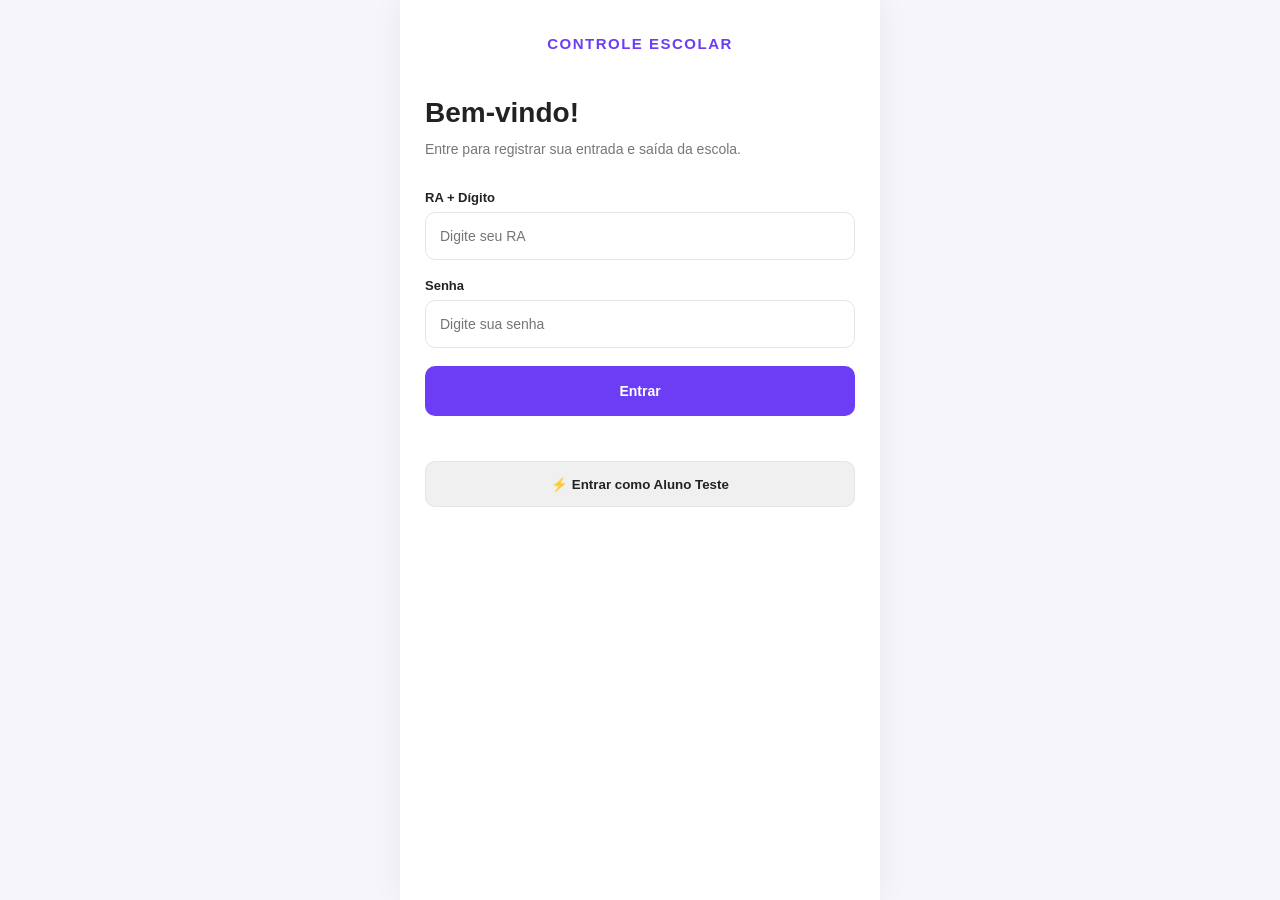
==== front-end/index.html @ c46ab222 "feat:historico de registro" ====
<!DOCTYPE html>
<html lang="pt-BR">
<head>
    <meta charset="UTF-8">
    <meta name="viewport" content="width=device-width, initial-scale=1.0">

    <title>Controle Escolar</title>

    <link rel="stylesheet" href="style.css">
</head>

<body>

    <main id="app">

        <section id="tela-login" class="tela">

            <div class="logo">
                CONTROLE ESCOLAR
            </div>

            <h1>Bem-vindo!</h1>

            <p class="subtitulo">
                Entre para registrar sua entrada e saída da escola.
            </p>

            <div class="campo">
                <label for="login-ra">RA + Dígito</label>
                <input
                    type="text"
                    id="login-ra"
                    placeholder="Digite seu RA"
                >
            </div>

            <div class="campo">
                <label for="login-senha">Senha</label>
                <input
                    type="password"
                    id="login-senha"
                    placeholder="Digite sua senha"
                >
            </div>

            <button id="btn-login" class="botao-principal">
                Entrar
            </button>

            <p id="mensagem-login" class="mensagem"></p>


            <!-- ADICIONE ESTE BOTÃO DE ATALHO -->
            <button id="btn-teste" class="botao-secundario" style="margin-top: 10px; background-color: #f0f0f0;">
                ⚡ Entrar como Aluno Teste
            </button>

            <p id="mensagem-login" class="mensagem"></p>
            

        </section>


        <section id="tela-cadastro" class="tela escondida">

            <div class="logo">
                CONTROLE ESCOLAR
            </div>

            <h1>Primeiro acesso</h1>

            <p class="subtitulo">
                Cadastre seus dados para utilizar o sistema.
            </p>

            <div class="campo">
                <label for="cadastro-nome">Nome completo</label>
                <input
                    type="text"
                    id="cadastro-nome"
                    placeholder="Digite seu nome"
                >
            </div>

            <div class="campo">
                <label for="cadastro-email">E-mail</label>
                <input
                    type="email"
                    id="cadastro-email"
                    placeholder="Digite seu e-mail"
                >
            </div>

            <div class="campo">
                <label for="cadastro-ra">RA + Dígito</label>
                <input
                    type="text"
                    id="cadastro-ra"
                    placeholder="Digite seu RA"
                >
            </div>

            <div class="campo">
                <label for="cadastro-senha">Nova senha</label>
                <input
                    type="password"
                    id="cadastro-senha"
                    placeholder="Crie uma senha"
                >
            </div>


            <h2>Responsável</h2>

            <div class="campo">
                <label for="responsavel-nome">Nome do responsável</label>
                <input
                    type="text"
                    id="responsavel-nome"
                    placeholder="Nome completo"
                >
            </div>

            <div class="campo">
                <label for="responsavel-telefone">Telefone</label>
                <input
                    type="tel"
                    id="responsavel-telefone"
                    placeholder="(00) 00000-0000"
                >
            </div>

            <div class="campo">
                <label for="responsavel-email">E-mail</label>
                <input
                    type="email"
                    id="responsavel-email"
                    placeholder="E-mail do responsável"
                >
            </div>


            <button id="btn-cadastrar" class="botao-principal">
                Continuar para cadastro facial
            </button>

            <p id="mensagem-cadastro" class="mensagem"></p>

        </section>


        <section id="tela-facial" class="tela escondida">

            <div class="logo">
                CONTROLE ESCOLAR
            </div>

            <h1>Cadastro facial</h1>

            <p class="subtitulo">
                Agora precisamos cadastrar seu rosto.
            </p>

          <div class="camera-area">
          <video id="camera" autoplay playsinline></video>
          </div>

            <p>
                Posicione seu rosto dentro da área indicada.
            </p>

            <button id="btn-cadastrar-facial" class="botao-principal">
                Cadastrar meu rosto
            </button>
            <canvas id="canvas-rosto"></canvas>

            <p id="mensagem-facial" class="mensagem"></p>

        </section>


        <section id="tela-principal" class="tela escondida">

            <div class="topo">
                <div>
                    <p class="pequeno">Olá,</p>
                    <h1 id="nome-aluno">Aluno</h1>
                </div>
            </div>


            <div class="status-card">

                <h2>Status de hoje</h2>

                <div class="registro">
                    <span>Entrada</span>
                    <strong id="status-entrada">
                        Ainda não registrada
                    </strong>
                </div>

                <div class="registro">
                    <span>Saída</span>
                    <strong id="status-saida">
                        Ainda não registrada
                    </strong>
                </div>

            </div>


            <div class="acoes">

                <button
                    id="btn-entrada"
                    class="botao-acao entrada"
                >
                    📍 Registrar entrada
                </button>

                <button
                    id="btn-saida"
                    class="botao-acao saida"
                >
                    🚪 Registrar saída
                </button>

            </div>


            <div class="ultimo-registro">

                <h2>Histórico de registros</h2>

                <div id="lista-historico">
                    <p>Nenhum registro realizado.</p>
                </div>

            </div>

            <button id="btn-sair" class="botao-secundario">
                Sair
            </button>

            <p id="mensagem-principal" class="mensagem"></p>

        </section>

    </main>

    <script src="script.js"></script>

</body>
</html>
---- front-end/style.css ----
* {
    margin: 0;
    padding: 0;
    box-sizing: border-box;
}

:root {
    --primary: #6c3df5;
    --primary-dark: #5128c7;
    --background: #f5f5fa;
    --white: #ffffff;
    --text: #222222;
    --subtext: #777777;
    --border: #e5e5e5;
    --success: #22a06b;
    --danger: #e5484d;
}

body {
    font-family: Arial, Helvetica, sans-serif;
    background: var(--background);
    color: var(--text);
    min-height: 100vh;
}

#app {
    width: 100%;
    min-height: 100vh;
}

.tela {
    width: 100%;
    max-width: 480px;
    min-height: 100vh;
    margin: 0 auto;
    padding: 35px 25px;
    background: var(--white);
}

.escondida {
    display: none;
}

/* LOGO */

.logo {
    text-align: center;
    color: var(--primary);
    font-size: 15px;
    font-weight: 800;
    letter-spacing: 1.5px;
    margin-bottom: 45px;
}

/* TEXTOS */

h1 {
    font-size: 28px;
    margin-bottom: 10px;
}

h2 {
    font-size: 18px;
    margin-bottom: 18px;
}

.subtitulo {
    color: var(--subtext);
    font-size: 14px;
    line-height: 1.5;
    margin-bottom: 30px;
}

.pequeno {
    color: var(--subtext);
    font-size: 14px;
    margin-bottom: 3px;
}

/* CAMPOS */

.campo {
    margin-bottom: 18px;
}

.campo label {
    display: block;
    font-size: 13px;
    font-weight: 700;
    margin-bottom: 7px;
}

.campo input {
    width: 100%;
    height: 48px;
    padding: 0 14px;
    border: 1px solid var(--border);
    border-radius: 10px;
    outline: none;
    font-size: 14px;
    transition: 0.2s;
}

.campo input:focus {
    border-color: var(--primary);
    box-shadow: 0 0 0 3px rgba(108, 61, 245, 0.1);
}

/* BOTÃO PRINCIPAL */

.botao-principal {
    width: 100%;
    height: 50px;
    border: none;
    border-radius: 10px;
    background: var(--primary);
    color: white;
    font-size: 14px;
    font-weight: 700;
    cursor: pointer;
    transition: 0.2s;
}

.botao-principal:hover {
    background: var(--primary-dark);
}

.botao-principal:active {
    transform: scale(0.98);
}

/* MENSAGENS */

.mensagem {
    min-height: 20px;
    margin-top: 15px;
    text-align: center;
    font-size: 13px;
    color: var(--danger);
}

/* CÂMERA */

.camera-area {
    width: 100%;
    height: 300px;
    border-radius: 18px;
    background: #111111;
    display: flex;
    align-items: center;
    justify-content: center;
    overflow: hidden;
    margin-bottom: 18px;
}

#camera {
    width: 100%;
    height: 100%;
    object-fit: cover;
    transform: scaleX(-1);
}

/* TELA PRINCIPAL */

.topo {
    margin-bottom: 30px;
}

.status-card {
    background: #f8f7ff;
    border: 1px solid #e9e5ff;
    border-radius: 16px;
    padding: 20px;
    margin-bottom: 25px;
}

.registro {
    display: flex;
    align-items: center;
    justify-content: space-between;
    padding: 14px 0;
    border-top: 1px solid #e8e5ef;
}

.registro span {
    color: var(--subtext);
    font-size: 14px;
}

.registro strong {
    font-size: 13px;
}

.acoes {
    display: flex;
    flex-direction: column;
    gap: 12px;
    margin-bottom: 25px;
}

.botao-acao {
    width: 100%;
    min-height: 58px;
    border: none;
    border-radius: 12px;
    color: white;
    font-size: 15px;
    font-weight: 700;
    cursor: pointer;
}

.botao-acao.entrada {
    background: var(--success);
}

.botao-acao.saida {
    background: var(--primary);
}

.botao-acao:active {
    transform: scale(0.98);
}

.ultimo-registro {
    border: 1px solid var(--border);
    border-radius: 14px;
    padding: 18px;
    margin-bottom: 20px;
}

.ultimo-registro p {
    color: var(--subtext);
    font-size: 13px;
    line-height: 1.5;
}

.botao-secundario {
    width: 100%;
    height: 46px;
    border: 1px solid var(--border);
    border-radius: 10px;
    background: white;
    color: var(--text);
    font-weight: 700;
    cursor: pointer;
}

/* DESKTOP */

@media (min-width: 481px) {
    body {
        display: flex;
        justify-content: center;
    }

    .tela {
        min-height: 100vh;
        box-shadow: 0 0 30px rgba(0, 0, 0, 0.06);
    }
}
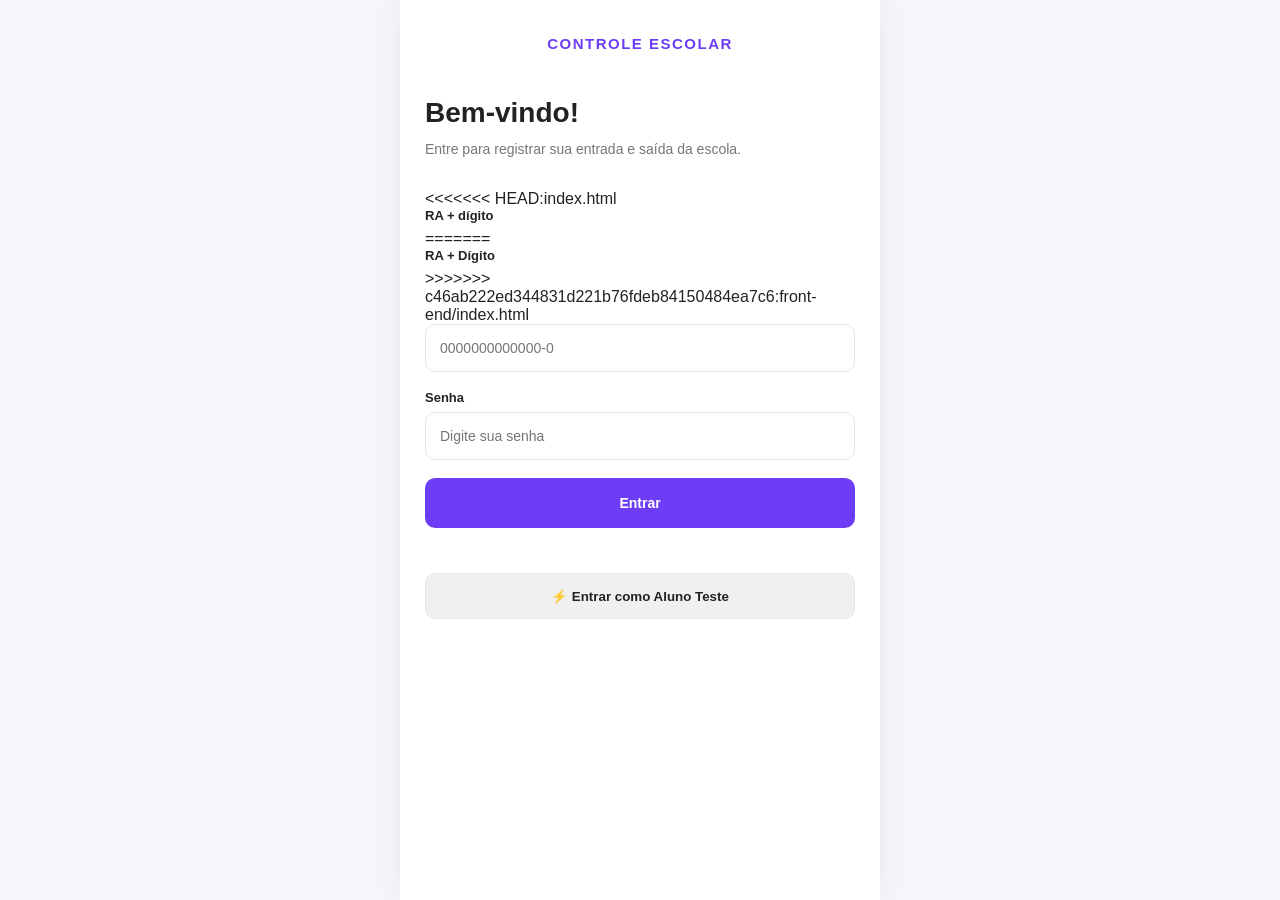
==== commit 3556dc8f: "correçao de bug" ====
--- a/front-end/index.html
+++ b/front-end/index.html
@@ -13,6 +13,10 @@
 
     <main id="app">
 
+        <!-- ========================================== -->
+        <!-- TELA DE LOGIN -->
+        <!-- ========================================== -->
+
         <section id="tela-login" class="tela">
 
             <div class="logo">
@@ -25,17 +29,27 @@
                 Entre para registrar sua entrada e saída da escola.
             </p>
 
-            <div class="campo">
+
+            <div class="campo">
+<<<<<<< HEAD:index.html
+                <label for="login-ra">RA + dígito</label>
+
+=======
                 <label for="login-ra">RA + Dígito</label>
+>>>>>>> c46ab222ed344831d221b76fdeb84150484ea7c6:front-end/index.html
                 <input
                     type="text"
                     id="login-ra"
-                    placeholder="Digite seu RA"
-                >
-            </div>
+                    placeholder="0000000000000-0"
+                    maxlength="15"
+                    inputmode="numeric"
+                >
+            </div>
+
 
             <div class="campo">
                 <label for="login-senha">Senha</label>
+
                 <input
                     type="password"
                     id="login-senha"
@@ -43,11 +57,18 @@
                 >
             </div>
 
-            <button id="btn-login" class="botao-principal">
+
+            <button
+                id="btn-login"
+                class="botao-principal"
+            >
                 Entrar
             </button>
 
-            <p id="mensagem-login" class="mensagem"></p>
+            <p
+                id="mensagem-login"
+                class="mensagem"
+            ></p>
 
 
             <!-- ADICIONE ESTE BOTÃO DE ATALHO -->
@@ -61,7 +82,14 @@
         </section>
 
 
-        <section id="tela-cadastro" class="tela escondida">
+        <!-- ========================================== -->
+        <!-- TELA DE CADASTRO -->
+        <!-- ========================================== -->
+
+        <section
+            id="tela-cadastro"
+            class="tela escondida"
+        >
 
             <div class="logo">
                 CONTROLE ESCOLAR
@@ -73,8 +101,12 @@
                 Cadastre seus dados para utilizar o sistema.
             </p>
 
-            <div class="campo">
-                <label for="cadastro-nome">Nome completo</label>
+
+            <div class="campo">
+                <label for="cadastro-nome">
+                    Nome completo
+                </label>
+
                 <input
                     type="text"
                     id="cadastro-nome"
@@ -82,8 +114,12 @@
                 >
             </div>
 
-            <div class="campo">
-                <label for="cadastro-email">E-mail</label>
+
+            <div class="campo">
+                <label for="cadastro-email">
+                    E-mail
+                </label>
+
                 <input
                     type="email"
                     id="cadastro-email"
@@ -91,17 +127,31 @@
                 >
             </div>
 
-            <div class="campo">
+
+            <div class="campo">
+<<<<<<< HEAD:index.html
+                <label for="cadastro-ra">
+                    RA + dígito
+                </label>
+
+=======
                 <label for="cadastro-ra">RA + Dígito</label>
+>>>>>>> c46ab222ed344831d221b76fdeb84150484ea7c6:front-end/index.html
                 <input
                     type="text"
                     id="cadastro-ra"
-                    placeholder="Digite seu RA"
-                >
-            </div>
-
-            <div class="campo">
-                <label for="cadastro-senha">Nova senha</label>
+                    placeholder="0000000000000-0"
+                    maxlength="15"
+                    inputmode="numeric"
+                >
+            </div>
+
+
+            <div class="campo">
+                <label for="cadastro-senha">
+                    Nova senha
+                </label>
+
                 <input
                     type="password"
                     id="cadastro-senha"
@@ -112,8 +162,12 @@
 
             <h2>Responsável</h2>
 
-            <div class="campo">
-                <label for="responsavel-nome">Nome do responsável</label>
+
+            <div class="campo">
+                <label for="responsavel-nome">
+                    Nome do responsável
+                </label>
+
                 <input
                     type="text"
                     id="responsavel-nome"
@@ -121,17 +175,27 @@
                 >
             </div>
 
-            <div class="campo">
-                <label for="responsavel-telefone">Telefone</label>
+
+            <div class="campo">
+                <label for="responsavel-telefone">
+                    Telefone
+                </label>
+
                 <input
                     type="tel"
                     id="responsavel-telefone"
-                    placeholder="(00) 00000-0000"
-                >
-            </div>
-
-            <div class="campo">
-                <label for="responsavel-email">E-mail</label>
+                    placeholder="(11) 9 11111111"
+                    maxlength="16"
+                    inputmode="numeric"
+                >
+            </div>
+
+
+            <div class="campo">
+                <label for="responsavel-email">
+                    E-mail
+                </label>
+
                 <input
                     type="email"
                     id="responsavel-email"
@@ -140,16 +204,30 @@
             </div>
 
 
-            <button id="btn-cadastrar" class="botao-principal">
+            <button
+                id="btn-cadastrar"
+                class="botao-principal"
+            >
                 Continuar para cadastro facial
             </button>
 
-            <p id="mensagem-cadastro" class="mensagem"></p>
+
+            <p
+                id="mensagem-cadastro"
+                class="mensagem"
+            ></p>
 
         </section>
 
 
-        <section id="tela-facial" class="tela escondida">
+        <!-- ========================================== -->
+        <!-- TELA DE CADASTRO FACIAL -->
+        <!-- ========================================== -->
+
+        <section
+            id="tela-facial"
+            class="tela escondida"
+        >
 
             <div class="logo">
                 CONTROLE ESCOLAR
@@ -161,54 +239,102 @@
                 Agora precisamos cadastrar seu rosto.
             </p>
 
-          <div class="camera-area">
-          <video id="camera" autoplay playsinline></video>
-          </div>
+
+            <div class="camera-area">
+                <video
+                    id="camera"
+                    autoplay
+                    playsinline
+                ></video>
+            </div>
+
 
             <p>
                 Posicione seu rosto dentro da área indicada.
             </p>
 
-            <button id="btn-cadastrar-facial" class="botao-principal">
+
+            <button
+                id="btn-cadastrar-facial"
+                class="botao-principal"
+            >
                 Cadastrar meu rosto
             </button>
+
+
             <canvas id="canvas-rosto"></canvas>
 
-            <p id="mensagem-facial" class="mensagem"></p>
+
+            <p
+                id="mensagem-facial"
+                class="mensagem"
+            ></p>
 
         </section>
 
 
-        <section id="tela-principal" class="tela escondida">
+        <!-- ========================================== -->
+        <!-- TELA PRINCIPAL -->
+        <!-- ========================================== -->
+
+        <section
+            id="tela-principal"
+            class="tela escondida"
+        >
 
             <div class="topo">
+
                 <div>
-                    <p class="pequeno">Olá,</p>
-                    <h1 id="nome-aluno">Aluno</h1>
+
+                    <p class="pequeno">
+                        Olá,
+                    </p>
+
+                    <h1 id="nome-aluno">
+                        Aluno
+                    </h1>
+
                 </div>
-            </div>
-
+
+            </div>
+
+
+            <!-- STATUS -->
 
             <div class="status-card">
 
                 <h2>Status de hoje</h2>
 
+
                 <div class="registro">
-                    <span>Entrada</span>
+
+                    <span>
+                        Entrada
+                    </span>
+
                     <strong id="status-entrada">
                         Ainda não registrada
                     </strong>
+
                 </div>
 
+
                 <div class="registro">
-                    <span>Saída</span>
+
+                    <span>
+                        Saída
+                    </span>
+
                     <strong id="status-saida">
                         Ainda não registrada
                     </strong>
+
                 </div>
 
             </div>
 
+
+            <!-- AÇÕES -->
 
             <div class="acoes">
 
@@ -219,6 +345,7 @@
                     📍 Registrar entrada
                 </button>
 
+
                 <button
                     id="btn-saida"
                     class="botao-acao saida"
@@ -229,9 +356,51 @@
             </div>
 
 
+            <!-- MOTIVO DA SAÍDA ANTECIPADA -->
+
+            <div
+                id="campo-motivo-saida"
+                class="escondida"
+            >
+
+                <div class="campo">
+
+                    <label for="motivo-saida">
+                        Motivo da saída antecipada
+                    </label>
+
+
+                    <textarea
+                        id="motivo-saida"
+                        placeholder="Digite o motivo da saída..."
+                        rows="3"
+                    ></textarea>
+
+                </div>
+
+
+                <button
+                    id="btn-confirmar-saida"
+                    class="botao-principal"
+                >
+                    Confirmar saída
+                </button>
+
+            </div>
+
+
+            <!-- ÚLTIMO REGISTRO -->
+
             <div class="ultimo-registro">
 
+<<<<<<< HEAD:index.html
+                <h2>
+                    Último registro
+                </h2>
+
+=======
                 <h2>Histórico de registros</h2>
+>>>>>>> c46ab222ed344831d221b76fdeb84150484ea7c6:front-end/index.html
 
                 <div id="lista-historico">
                     <p>Nenhum registro realizado.</p>
@@ -239,15 +408,26 @@
 
             </div>
 
-            <button id="btn-sair" class="botao-secundario">
+
+            <!-- SAIR -->
+
+            <button
+                id="btn-sair"
+                class="botao-secundario"
+            >
                 Sair
             </button>
 
-            <p id="mensagem-principal" class="mensagem"></p>
+
+            <p
+                id="mensagem-principal"
+                class="mensagem"
+            ></p>
 
         </section>
 
     </main>
+
 
     <script src="script.js"></script>
 
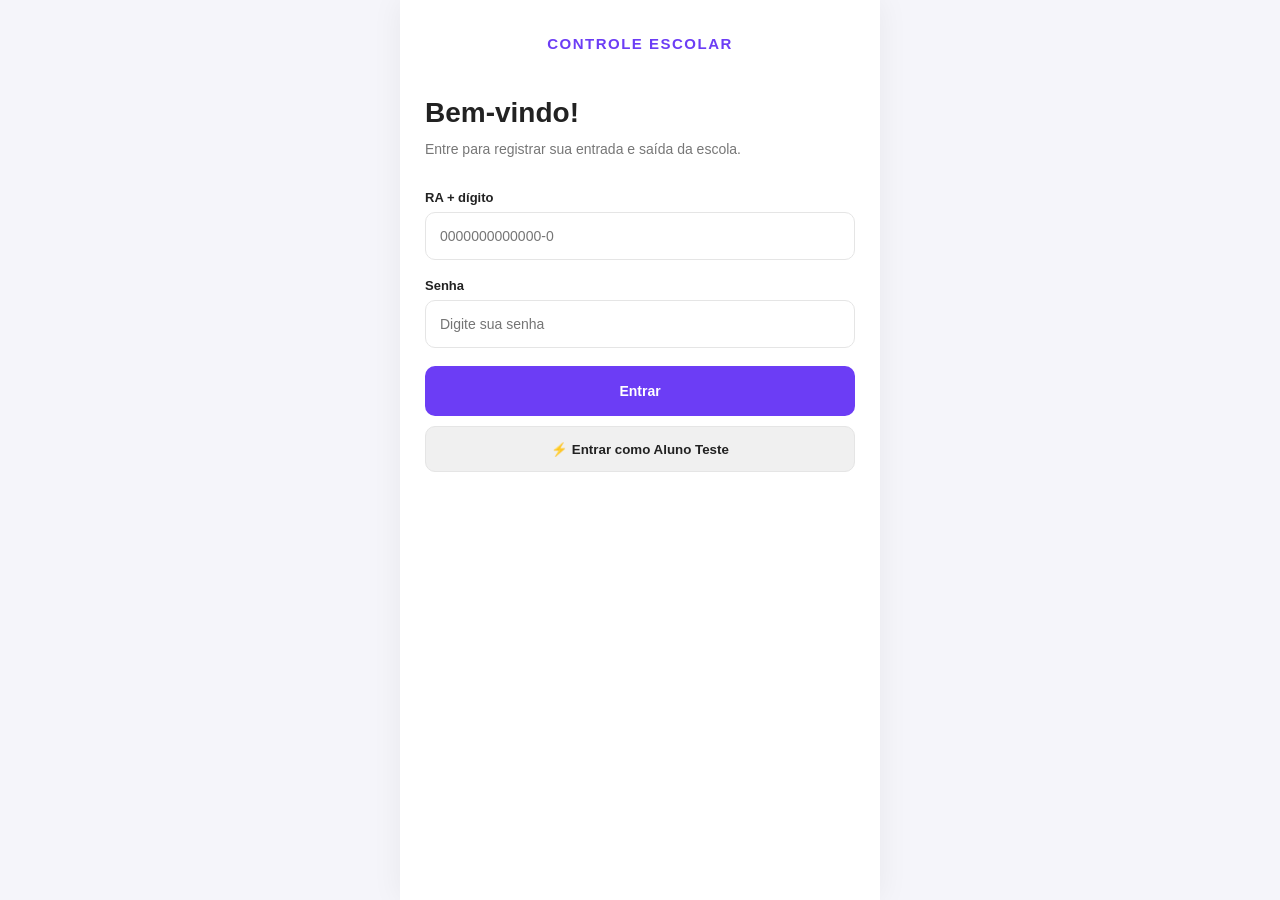
==== commit b9f71a5b: "feat: correçao de bugs" ====
--- a/front-end/index.html
+++ b/front-end/index.html
@@ -1,5 +1,6 @@
 <!DOCTYPE html>
 <html lang="pt-BR">
+
 <head>
     <meta charset="UTF-8">
     <meta name="viewport" content="width=device-width, initial-scale=1.0">
@@ -31,12 +32,11 @@
 
 
             <div class="campo">
-<<<<<<< HEAD:index.html
-                <label for="login-ra">RA + dígito</label>
-
-=======
-                <label for="login-ra">RA + Dígito</label>
->>>>>>> c46ab222ed344831d221b76fdeb84150484ea7c6:front-end/index.html
+
+                <label for="login-ra">
+                    RA + dígito
+                </label>
+
                 <input
                     type="text"
                     id="login-ra"
@@ -44,17 +44,22 @@
                     maxlength="15"
                     inputmode="numeric"
                 >
-            </div>
-
-
-            <div class="campo">
-                <label for="login-senha">Senha</label>
+
+            </div>
+
+
+            <div class="campo">
+
+                <label for="login-senha">
+                    Senha
+                </label>
 
                 <input
                     type="password"
                     id="login-senha"
                     placeholder="Digite sua senha"
                 >
+
             </div>
 
 
@@ -64,21 +69,24 @@
             >
                 Entrar
             </button>
+
+
+            <!-- Botão de teste -->
+
+            <button
+                id="btn-teste"
+                class="botao-secundario"
+                style="margin-top: 10px; background-color: #f0f0f0;"
+            >
+                ⚡ Entrar como Aluno Teste
+            </button>
+
 
             <p
                 id="mensagem-login"
                 class="mensagem"
             ></p>
 
-
-            <!-- ADICIONE ESTE BOTÃO DE ATALHO -->
-            <button id="btn-teste" class="botao-secundario" style="margin-top: 10px; background-color: #f0f0f0;">
-                ⚡ Entrar como Aluno Teste
-            </button>
-
-            <p id="mensagem-login" class="mensagem"></p>
-            
-
         </section>
 
 
@@ -103,6 +111,7 @@
 
 
             <div class="campo">
+
                 <label for="cadastro-nome">
                     Nome completo
                 </label>
@@ -112,10 +121,12 @@
                     id="cadastro-nome"
                     placeholder="Digite seu nome"
                 >
-            </div>
-
-
-            <div class="campo">
+
+            </div>
+
+
+            <div class="campo">
+
                 <label for="cadastro-email">
                     E-mail
                 </label>
@@ -125,18 +136,16 @@
                     id="cadastro-email"
                     placeholder="Digite seu e-mail"
                 >
-            </div>
-
-
-            <div class="campo">
-<<<<<<< HEAD:index.html
+
+            </div>
+
+
+            <div class="campo">
+
                 <label for="cadastro-ra">
                     RA + dígito
                 </label>
 
-=======
-                <label for="cadastro-ra">RA + Dígito</label>
->>>>>>> c46ab222ed344831d221b76fdeb84150484ea7c6:front-end/index.html
                 <input
                     type="text"
                     id="cadastro-ra"
@@ -144,10 +153,12 @@
                     maxlength="15"
                     inputmode="numeric"
                 >
-            </div>
-
-
-            <div class="campo">
+
+            </div>
+
+
+            <div class="campo">
+
                 <label for="cadastro-senha">
                     Nova senha
                 </label>
@@ -157,13 +168,17 @@
                     id="cadastro-senha"
                     placeholder="Crie uma senha"
                 >
-            </div>
-
-
-            <h2>Responsável</h2>
-
-
-            <div class="campo">
+
+            </div>
+
+
+            <h2>
+                Responsável
+            </h2>
+
+
+            <div class="campo">
+
                 <label for="responsavel-nome">
                     Nome do responsável
                 </label>
@@ -173,10 +188,12 @@
                     id="responsavel-nome"
                     placeholder="Nome completo"
                 >
-            </div>
-
-
-            <div class="campo">
+
+            </div>
+
+
+            <div class="campo">
+
                 <label for="responsavel-telefone">
                     Telefone
                 </label>
@@ -184,14 +201,16 @@
                 <input
                     type="tel"
                     id="responsavel-telefone"
-                    placeholder="(11) 9 11111111"
+                    placeholder="(11) 9 1234-5678"
                     maxlength="16"
                     inputmode="numeric"
                 >
-            </div>
-
-
-            <div class="campo">
+
+            </div>
+
+
+            <div class="campo">
+
                 <label for="responsavel-email">
                     E-mail
                 </label>
@@ -201,6 +220,7 @@
                     id="responsavel-email"
                     placeholder="E-mail do responsável"
                 >
+
             </div>
 
 
@@ -233,7 +253,9 @@
                 CONTROLE ESCOLAR
             </div>
 
-            <h1>Cadastro facial</h1>
+            <h1>
+                Cadastro facial
+            </h1>
 
             <p class="subtitulo">
                 Agora precisamos cadastrar seu rosto.
@@ -241,11 +263,13 @@
 
 
             <div class="camera-area">
+
                 <video
                     id="camera"
                     autoplay
                     playsinline
                 ></video>
+
             </div>
 
 
@@ -303,7 +327,9 @@
 
             <div class="status-card">
 
-                <h2>Status de hoje</h2>
+                <h2>
+                    Status de hoje
+                </h2>
 
 
                 <div class="registro">
@@ -389,22 +415,18 @@
             </div>
 
 
-            <!-- ÚLTIMO REGISTRO -->
+            <!-- HISTÓRICO / ÚLTIMO REGISTRO -->
 
             <div class="ultimo-registro">
 
-<<<<<<< HEAD:index.html
                 <h2>
                     Último registro
                 </h2>
 
-=======
-                <h2>Histórico de registros</h2>
->>>>>>> c46ab222ed344831d221b76fdeb84150484ea7c6:front-end/index.html
-
-                <div id="lista-historico">
-                    <p>Nenhum registro realizado.</p>
-                </div>
+
+                <p id="ultimo-registro">
+                    Nenhum registro realizado.
+                </p>
 
             </div>
 
@@ -432,4 +454,5 @@
     <script src="script.js"></script>
 
 </body>
+
 </html>
